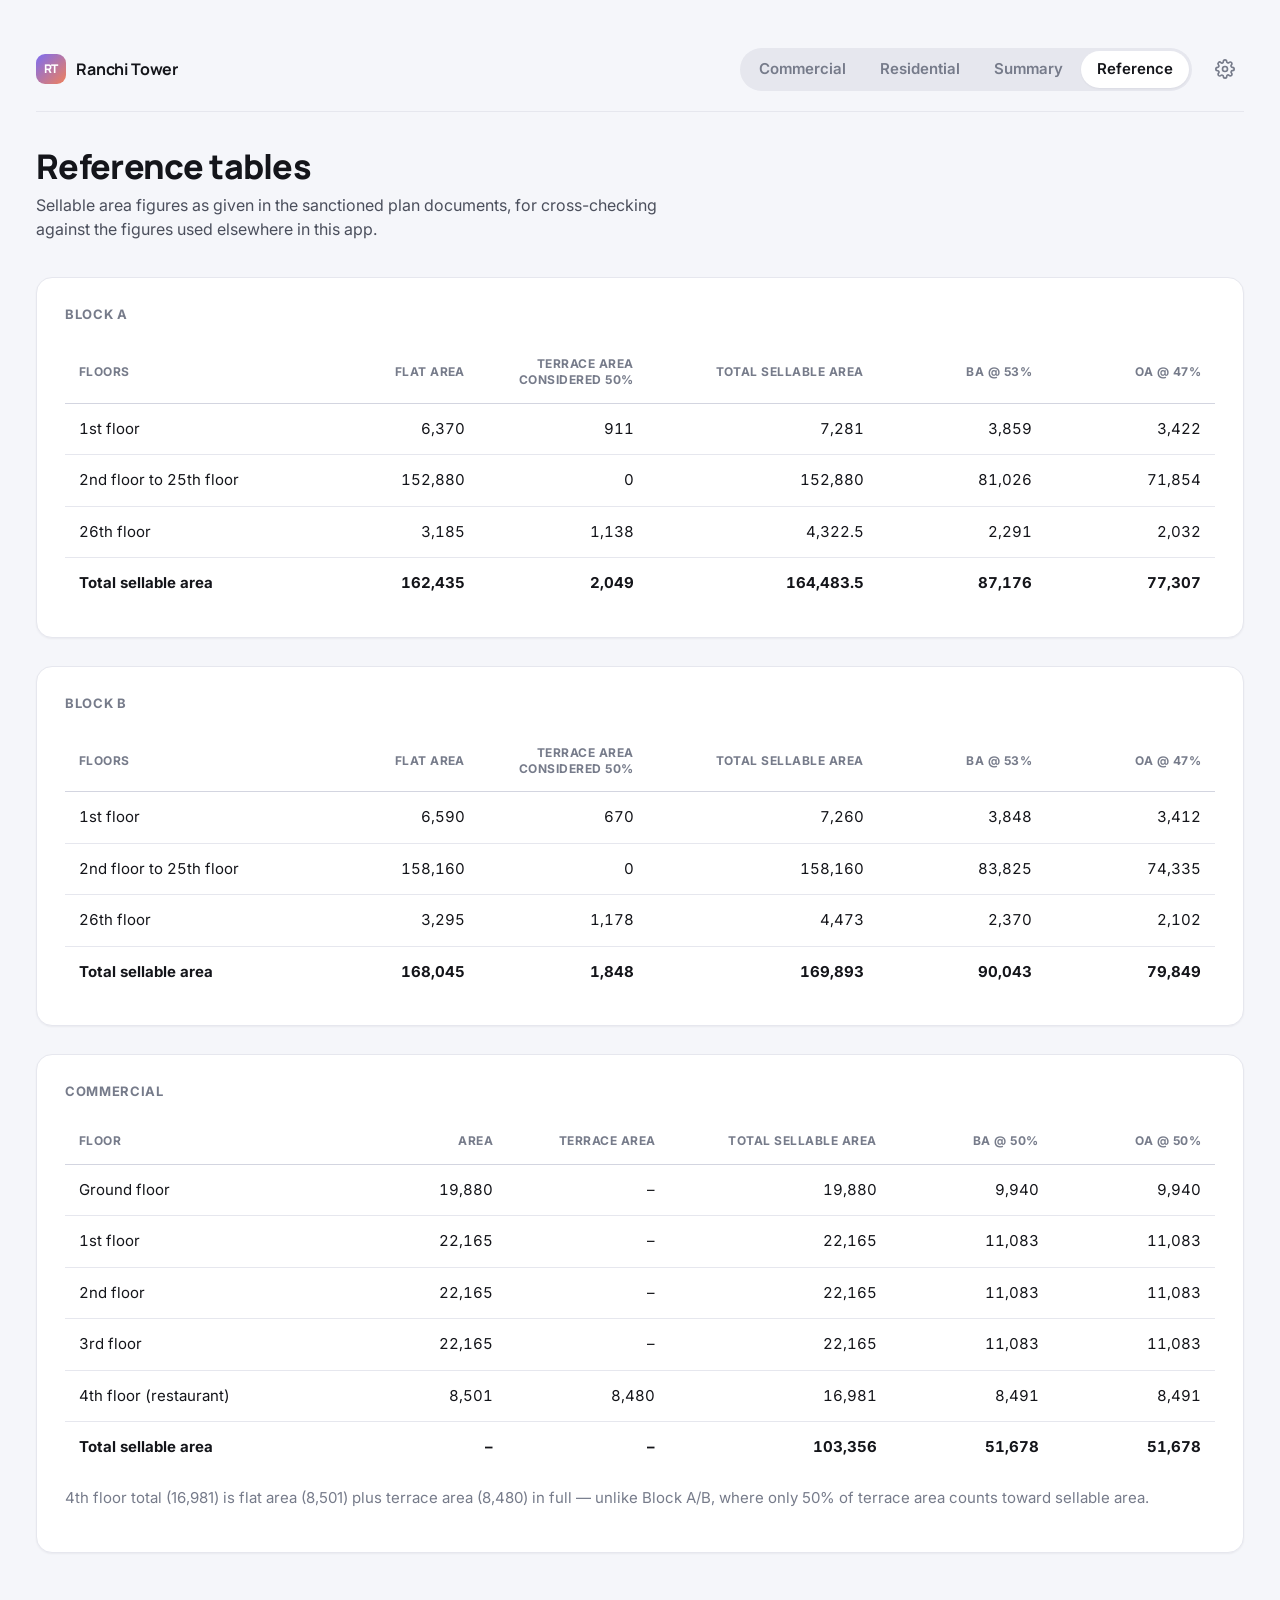
==== reference.html @ 3377eac4 "Add Reference tab, group residential floors by block, simplify unit-table columns, show carpet area " ====
<!DOCTYPE html>
<html lang="en">
<head>
<meta charset="UTF-8">
<meta name="viewport" content="width=device-width, initial-scale=1.0">
<title>Reference</title>
<link rel="preconnect" href="https://fonts.googleapis.com">
<link rel="preconnect" href="https://fonts.gstatic.com" crossorigin>
<link href="https://fonts.googleapis.com/css2?family=Inter:wght@400;500;600;700&family=Manrope:wght@600;700;800&display=swap" rel="stylesheet">
<link rel="stylesheet" href="styles.css">
<script src="shared.js"></script>
</head>
<body>

<div class="topbar">
  <a class="brand" href="index.html">
    <span class="brand-mark">RT</span>
    <span class="brand-name">Ranchi Tower</span>
  </a>
  <div class="topbar-right">
    <nav class="tab-nav" aria-label="Sections">
      <a class="tab-link" href="index.html">Commercial</a>
      <a class="tab-link" href="residential.html">Residential</a>
      <a class="tab-link" href="summary.html">Summary</a>
      <a class="tab-link is-active" href="reference.html">Reference</a>
    </nav>
    <a class="settings-link" href="settings.html" aria-label="Settings">
      <svg viewBox="0 0 24 24" fill="none" stroke="currentColor" stroke-width="2" stroke-linecap="round" stroke-linejoin="round"><circle cx="12" cy="12" r="3"></circle><path d="M19.4 15a1.65 1.65 0 0 0 .33 1.82l.06.06a2 2 0 1 1-2.83 2.83l-.06-.06a1.65 1.65 0 0 0-1.82-.33 1.65 1.65 0 0 0-1 1.51V21a2 2 0 0 1-4 0v-.09A1.65 1.65 0 0 0 9 19.4a1.65 1.65 0 0 0-1.82.33l-.06.06a2 2 0 1 1-2.83-2.83l.06-.06a1.65 1.65 0 0 0 .33-1.82 1.65 1.65 0 0 0-1.51-1H3a2 2 0 0 1 0-4h.09A1.65 1.65 0 0 0 4.6 9a1.65 1.65 0 0 0-.33-1.82l-.06-.06a2 2 0 1 1 2.83-2.83l.06.06a1.65 1.65 0 0 0 1.82.33H9a1.65 1.65 0 0 0 1-1.51V3a2 2 0 0 1 4 0v.09a1.65 1.65 0 0 0 1 1.51 1.65 1.65 0 0 0 1.82-.33l.06-.06a2 2 0 1 1 2.83 2.83l-.06.06a1.65 1.65 0 0 0-.33 1.82V9a1.65 1.65 0 0 0 1.51 1H21a2 2 0 0 1 0 4h-.09a1.65 1.65 0 0 0-1.51 1z"></path></svg>
    </a>
  </div>
</div>

<header class="page-head">
  <h1>Reference tables</h1>
  <p class="page-sub">Sellable area figures as given in the sanctioned plan documents, for cross-checking against the figures used elsewhere in this app.</p>
</header>

<div class="card">
  <h2>Block A</h2>
  <div style="overflow-x: auto;">
    <table class="summary-table" style="min-width: 720px;">
      <colgroup>
        <col style="width:160px;"><col style="width:110px;"><col style="width:110px;"><col style="width:150px;"><col style="width:110px;"><col style="width:110px;">
      </colgroup>
      <thead>
        <tr>
          <th>Floors</th><th>Flat area</th><th>Terrace area considered 50%</th><th>Total sellable area</th><th>BA @ 53%</th><th>OA @ 47%</th>
        </tr>
      </thead>
      <tbody>
        <tr><td>1st floor</td><td>6,370</td><td>911</td><td>7,281</td><td>3,859</td><td>3,422</td></tr>
        <tr><td>2nd floor to 25th floor</td><td>152,880</td><td>0</td><td>152,880</td><td>81,026</td><td>71,854</td></tr>
        <tr><td>26th floor</td><td>3,185</td><td>1,138</td><td>4,322.5</td><td>2,291</td><td>2,032</td></tr>
        <tr><td>Total sellable area</td><td>162,435</td><td>2,049</td><td>164,483.5</td><td>87,176</td><td>77,307</td></tr>
      </tbody>
    </table>
  </div>
</div>

<div class="card">
  <h2>Block B</h2>
  <div style="overflow-x: auto;">
    <table class="summary-table" style="min-width: 720px;">
      <colgroup>
        <col style="width:160px;"><col style="width:110px;"><col style="width:110px;"><col style="width:150px;"><col style="width:110px;"><col style="width:110px;">
      </colgroup>
      <thead>
        <tr>
          <th>Floors</th><th>Flat area</th><th>Terrace area considered 50%</th><th>Total sellable area</th><th>BA @ 53%</th><th>OA @ 47%</th>
        </tr>
      </thead>
      <tbody>
        <tr><td>1st floor</td><td>6,590</td><td>670</td><td>7,260</td><td>3,848</td><td>3,412</td></tr>
        <tr><td>2nd floor to 25th floor</td><td>158,160</td><td>0</td><td>158,160</td><td>83,825</td><td>74,335</td></tr>
        <tr><td>26th floor</td><td>3,295</td><td>1,178</td><td>4,473</td><td>2,370</td><td>2,102</td></tr>
        <tr><td>Total sellable area</td><td>168,045</td><td>1,848</td><td>169,893</td><td>90,043</td><td>79,849</td></tr>
      </tbody>
    </table>
  </div>
</div>

<div class="card">
  <h2>Commercial</h2>
  <div style="overflow-x: auto;">
    <table class="summary-table" style="min-width: 720px;">
      <colgroup>
        <col style="width:190px;"><col style="width:110px;"><col style="width:110px;"><col style="width:150px;"><col style="width:110px;"><col style="width:110px;">
      </colgroup>
      <thead>
        <tr>
          <th>Floor</th><th>Area</th><th>Terrace area</th><th>Total sellable area</th><th>BA @ 50%</th><th>OA @ 50%</th>
        </tr>
      </thead>
      <tbody>
        <tr><td>Ground floor</td><td>19,880</td><td>&ndash;</td><td>19,880</td><td>9,940</td><td>9,940</td></tr>
        <tr><td>1st floor</td><td>22,165</td><td>&ndash;</td><td>22,165</td><td>11,083</td><td>11,083</td></tr>
        <tr><td>2nd floor</td><td>22,165</td><td>&ndash;</td><td>22,165</td><td>11,083</td><td>11,083</td></tr>
        <tr><td>3rd floor</td><td>22,165</td><td>&ndash;</td><td>22,165</td><td>11,083</td><td>11,083</td></tr>
        <tr><td>4th floor (restaurant)</td><td>8,501</td><td>8,480</td><td>16,981</td><td>8,491</td><td>8,491</td></tr>
        <tr><td>Total sellable area</td><td>&ndash;</td><td>&ndash;</td><td>103,356</td><td>51,678</td><td>51,678</td></tr>
      </tbody>
    </table>
  </div>
  <p class="stat-sub" style="margin-top: var(--space-3);">4th floor total (16,981) is flat area (8,501) plus terrace area (8,480) in full — unlike Block A/B, where only 50% of terrace area counts toward sellable area.</p>
</div>

</body>
</html>
---- styles.css ----
/* ============================================================
   Ranchi Tower — shared design system
   Used by index.html (Commercial), residential.html, summary.html
   ============================================================ */

:root {
  /* Party colors — meaningful, not decorative: each maps to a real owner or the builder */
  --p1: #7c6df2; --p1-dark: #4a3dc4; --p1-bg: #efecfe;
  --p2: #23b893; --p2-dark: #0d6b56; --p2-bg: #e2f7f1;
  --p3: #f0805a; --p3-dark: #c14a28; --p3-bg: #fdece5;
  --p4: #e0a72c; --p4-dark: #966b0c; --p4-bg: #fbf0d9;

  /* Neutrals — clean, cool, modern app surface */
  --ink: #14151a;
  --ink-soft: #4b4f5c;
  --muted: #767b8a;
  --line: #e6e7ee;
  --line-strong: #d3d5e0;
  --bg: #f5f6fa;
  --card: #ffffff;

  --danger: #d43737;
  --warn: #c1810e;

  --shadow-sm: 0 1px 2px rgba(20, 21, 30, 0.05);
  --shadow-md: 0 4px 16px -4px rgba(20, 21, 30, 0.10), 0 1px 3px rgba(20, 21, 30, 0.06);

  /* Type */
  --font-display: "Manrope", "Inter", -apple-system, BlinkMacSystemFont, "Segoe UI", Arial, sans-serif;
  --font-sans: "Inter", -apple-system, BlinkMacSystemFont, "Segoe UI", Arial, sans-serif;

  /* Type scale — sized for comfortable reading, not just fitting content in a box */
  --fs-00: 0.75rem;     /* 12px — micro labels */
  --fs-0: 0.8125rem;    /* 13px — narrow table columns */
  --fs-1: 0.9375rem;    /* 15px — table body, buttons (form inputs pinned to 16px separately, below) */
  --fs-2: 1rem;         /* 16px — body copy, default */
  --fs-3: 1.0625rem;    /* 17px — card subheads */
  --fs-4: 1.3125rem;    /* 21px — card section titles */
  --fs-5: 2.125rem;     /* 34px — page title */
  --fs-6: 1.625rem;     /* 26px — big stat numbers */

  --space-1: 4px; --space-2: 8px; --space-3: 14px; --space-4: 20px; --space-5: 28px; --space-6: 36px; --space-7: 48px;
  --radius: 16px;
  --radius-sm: 10px;
}

* { box-sizing: border-box; }
html { -webkit-text-size-adjust: 100%; }
html, body { max-width: 100%; overflow-x: hidden; }

body {
  font-family: var(--font-sans);
  font-size: var(--fs-2);
  line-height: 1.5;
  background: var(--bg);
  color: var(--ink);
  margin: 0;
  padding: var(--space-4);
}

@media (max-width: 540px) {
  body { padding: var(--space-3); }
}

@media (min-width: 760px) {
  body { padding: var(--space-7) var(--space-6); max-width: 1320px; margin: 0 auto; }
}

/* ---- Top bar: brand + section nav (shared across all 3 pages) ---- */
.topbar {
  display: flex; align-items: center; justify-content: space-between; flex-wrap: wrap; gap: var(--space-3);
  padding-bottom: var(--space-4); margin-bottom: var(--space-6); border-bottom: 1px solid var(--line);
}
.brand { display: flex; align-items: center; gap: 10px; text-decoration: none; color: var(--ink); }
.brand-mark {
  width: 30px; height: 30px; border-radius: 9px; flex-shrink: 0;
  background: linear-gradient(135deg, var(--p1), var(--p3));
  color: #fff; display: flex; align-items: center; justify-content: center;
  font-family: var(--font-display); font-weight: 800; font-size: 12px; letter-spacing: -0.02em;
}
.brand-name { font-family: var(--font-display); font-weight: 700; font-size: var(--fs-2); line-height: 1.2; letter-spacing: -0.01em; }

.topbar-right { display: flex; align-items: center; gap: var(--space-3); flex-wrap: wrap; min-width: 0; max-width: 100%; }

/* min-width:0 lets this flex child shrink below its content size instead of forcing the
   page wider; if it still doesn't fit, it scrolls internally rather than overflowing the page. */
.tab-nav {
  display: flex; gap: 2px; background: var(--line); padding: 3px; border-radius: 999px;
  min-width: 0; max-width: 100%; overflow-x: auto; -webkit-overflow-scrolling: touch;
}
.tab-link {
  font-family: var(--font-sans); font-size: var(--fs-1); font-weight: 600; color: var(--muted);
  text-decoration: none; padding: 7px 16px; border-radius: 999px; white-space: nowrap;
  transition: color 0.15s ease, background 0.15s ease, box-shadow 0.15s ease;
}
@media (max-width: 480px) {
  .tab-link { padding: 6px 12px; font-size: var(--fs-0); }
  .brand-name { font-size: var(--fs-1); }
  /* Full-width row: pill nav scrolls internally on the left, settings icon pinned to the right edge. */
  .topbar-right { width: 100%; justify-content: space-between; flex-wrap: nowrap; }
  .tab-nav { flex: 1 1 auto; }
  .settings-link { margin-left: var(--space-2); }
}
.tab-link:hover { color: var(--ink); }
.tab-link.is-active { color: var(--ink); background: #fff; box-shadow: var(--shadow-sm); }

.settings-link {
  display: flex; align-items: center; justify-content: center;
  width: 38px; height: 38px; border-radius: 999px; flex-shrink: 0;
  color: var(--muted); text-decoration: none;
  transition: color 0.15s ease, background 0.15s ease;
}
.settings-link svg { width: 20px; height: 20px; }
.settings-link:hover { color: var(--ink); background: var(--line); }
.settings-link.is-active { color: var(--ink); background: var(--line); }

/* ---- Page header ---- */
.page-head { margin: 0 0 var(--space-6); }
.page-head h1 {
  font-family: var(--font-display); font-weight: 800; font-size: var(--fs-5); line-height: 1.1;
  letter-spacing: -0.02em; color: var(--ink); margin: 0 0 var(--space-2);
}
.page-sub { font-family: var(--font-sans); font-size: var(--fs-2); color: var(--ink-soft); margin: 0; max-width: 640px; }

/* ---- Headings / text ---- */
h2 {
  font-family: var(--font-sans); font-size: var(--fs-0); font-weight: 700; line-height: 1.25;
  text-transform: uppercase; letter-spacing: 0.05em; color: var(--muted);
  margin: 0 0 var(--space-4);
}
h3 { font-family: var(--font-display); font-size: var(--fs-3); font-weight: 700; line-height: 1.2; margin: 0 0 var(--space-2); color: var(--ink); }
.sub { font-family: var(--font-sans); font-size: var(--fs-1); color: var(--muted); margin: 0 0 var(--space-2); }

/* ---- Cards ---- */
.card {
  background: var(--card); border: 1px solid var(--line); border-radius: var(--radius);
  box-shadow: var(--shadow-sm);
  padding: var(--space-5); margin-bottom: var(--space-5);
}

/* ---- Form controls ---- */
label { font-family: var(--font-sans); font-size: var(--fs-0); font-weight: 500; color: var(--muted); display: block; margin-bottom: var(--space-2); }
input[type=text], input[type=number], select {
  width: 100%; padding: 12px var(--space-3); border: 1.5px solid var(--line-strong); border-radius: var(--radius-sm);
  font-size: 16px; /* pinned, not var(--fs-1) — below 16px iOS Safari auto-zooms the page on focus */
  font-family: var(--font-sans); background: #fff; color: var(--ink);
  transition: border-color 0.15s ease, box-shadow 0.15s ease;
  min-height: 44px;
}
input[type=number] { font-variant-numeric: tabular-nums; text-align: right; }
input:hover, select:hover { border-color: var(--muted); }
input:focus-visible, select:focus-visible, button:focus-visible, a:focus-visible, [tabindex]:focus-visible {
  outline: 2px solid var(--p1-dark); outline-offset: 2px;
}
input[type=checkbox] {
  width: 19px; height: 19px; accent-color: var(--p1-dark); cursor: pointer; flex-shrink: 0;
}

.col2 { display: grid; grid-template-columns: repeat(2, minmax(0,1fr)); gap: var(--space-4); }
.col3 { display: grid; grid-template-columns: repeat(3, minmax(0,1fr)); gap: var(--space-4); }
.col4 { display: grid; grid-template-columns: repeat(4, minmax(0,1fr)); gap: var(--space-4); }
.totals-grid { display: grid; grid-template-columns: repeat(4, minmax(0,1fr)); gap: var(--space-4); }
.totals-subgrid { display: grid; grid-template-columns: repeat(4, minmax(0,1fr)); gap: var(--space-4); }
@media (max-width: 640px) {
  .col3, .col4, .totals-grid, .totals-subgrid { grid-template-columns: repeat(2, minmax(0,1fr)); }
}
@media (max-width: 420px) {
  .col4, .totals-grid, .totals-subgrid { grid-template-columns: 1fr; }
}

button, .toggle-btn {
  font-family: var(--font-sans); font-size: var(--fs-1); font-weight: 600; padding: 13px var(--space-4);
  border: 1.5px solid var(--line-strong); border-radius: var(--radius-sm); background: #fff; cursor: pointer; color: var(--ink);
  transition: border-color 0.15s ease, background 0.15s ease, box-shadow 0.15s ease;
  min-height: 46px;
}
.toggle-btn:hover, button:hover { border-color: var(--muted); box-shadow: var(--shadow-sm); }

/* ---- Party chips / legend dots ---- */
.party-chip { display: flex; align-items: center; gap: var(--space-2); font-family: var(--font-sans); font-size: var(--fs-2); font-weight: 600; margin-bottom: var(--space-2); }
.dot { width: 13px; height: 13px; border-radius: 50%; flex-shrink: 0; }
.p1dot { background: var(--p1); } .p2dot { background: var(--p2); } .p3dot { background: var(--p3); } .p4dot { background: var(--p4); }

.stat-value { font-family: var(--font-display); font-variant-numeric: tabular-nums; font-size: var(--fs-6); font-weight: 800; margin: var(--space-2) 0 0; white-space: nowrap; color: var(--ink); letter-spacing: -0.01em; }
.stat-sub { font-family: var(--font-sans); font-size: var(--fs-1); color: var(--muted); }
.over { color: var(--danger) !important; }
.under { color: var(--warn); }

.warn-banner {
  font-family: var(--font-sans); font-size: var(--fs-1); background: var(--p4-bg); color: var(--warn);
  border: 1px solid var(--p4); border-radius: var(--radius); padding: var(--space-4) var(--space-5); margin-bottom: var(--space-5);
}

#storage-note { font-family: var(--font-sans); font-size: var(--fs-0); color: var(--muted); margin-top: var(--space-3); }

/* ---- Collapsible sections ---- */
details summary {
  cursor: pointer; font-family: var(--font-sans); font-size: var(--fs-2); font-weight: 700; color: var(--ink);
  list-style: none; display: flex; align-items: center; justify-content: space-between;
}
details summary::-webkit-details-marker { display: none; }
details summary .chev { transition: transform 0.15s ease; color: var(--muted); }
details[open] summary .chev { transform: rotate(90deg); }

/* ---- Grouped, sticky-header data tables (floor summaries) ---- */
table.summary-table { width: 100%; border-collapse: collapse; font-size: var(--fs-1); table-layout: fixed; }
table.summary-table th {
  font-family: var(--font-sans); text-align: right; font-weight: 700; color: var(--muted); font-size: var(--fs-00);
  text-transform: uppercase; letter-spacing: 0.04em; padding: var(--space-3) var(--space-3);
  border-bottom: 1px solid var(--line-strong); white-space: normal; line-height: 1.35;
}
table.summary-table th:first-child, table.summary-table td:first-child { text-align: left; }
table.summary-table td {
  font-variant-numeric: tabular-nums; text-align: right;
  padding: var(--space-3) var(--space-3); border-bottom: 1px solid var(--line); font-size: var(--fs-1);
  white-space: nowrap;
}
table.summary-table td:first-child { white-space: normal; }
table.summary-table tr:last-child td { border-bottom: none; font-weight: 700; }
table.summary-table th:first-child, table.summary-table td:first-child {
  position: sticky; left: 0; background: var(--card); z-index: 3; min-width: 140px;
  box-shadow: 2px 0 4px -2px rgba(20,21,30,0.08);
}
table.summary-table td.dim { color: var(--muted); font-weight: 400 !important; }
table.summary-table .fs-group-head { font-family: var(--font-sans); font-size: var(--fs-1); font-weight: 700; color: var(--ink); }
table.summary-table .fs-narrow-col { font-size: var(--fs-0); }

/* ---- Floor-count input tables (residential) ---- */
table.unit-table { width: 100%; border-collapse: collapse; font-size: var(--fs-1); table-layout: fixed; }
table.unit-table th {
  font-family: var(--font-sans); text-align: right; font-weight: 700; color: var(--muted); font-size: var(--fs-00);
  text-transform: uppercase; letter-spacing: 0.04em; padding: var(--space-3); border-bottom: 1px solid var(--line-strong);
  white-space: normal; line-height: 1.35; vertical-align: bottom;
}
table.unit-table th:first-child, table.unit-table td:first-child { text-align: left; }
table.unit-table td {
  font-variant-numeric: tabular-nums; text-align: right;
  padding: var(--space-3); border-bottom: 1px solid var(--line); vertical-align: middle; font-size: var(--fs-1);
  white-space: nowrap;
}
table.unit-table td:first-child { white-space: normal; }
table.unit-table td.dim { color: var(--muted); }
table.unit-table tbody tr:last-child td { border-bottom: none; }
table.unit-table th:first-child, table.unit-table td:first-child {
  position: sticky; left: 0; background: var(--card); z-index: 3; min-width: 160px;
  box-shadow: 2px 0 4px -2px rgba(20,21,30,0.08);
}
table.unit-table td input[type=number] { min-width: 68px; }
table.unit-table .flats-hint { font-size: var(--fs-00); color: var(--muted); margin-top: 3px; white-space: nowrap; }
table.unit-table .flats-hint.warn { color: var(--danger); }
.p-head { color: var(--p1-dark); } .p-head.p2 { color: var(--p2-dark); } .p-head.p3 { color: var(--p3-dark); } .p-head.p4 { color: var(--p4-dark); }

/* ---- Commercial floor maps ---- */
.floors-grid { display: grid; grid-template-columns: repeat(auto-fit, minmax(min(480px, 100%), 1fr)); gap: var(--space-5); }
.floor-card { padding: var(--space-4); }
.floor-card h3 { font-family: var(--font-sans); font-size: var(--fs-1); font-weight: 700; margin: 0 0 var(--space-3); color: var(--ink-soft); text-transform: uppercase; letter-spacing: 0.04em; }
.floor-card .legend { font-size: var(--fs-0); gap: var(--space-3); margin-top: var(--space-3); }
.floor-card .floor-total { font-size: var(--fs-2); margin-top: var(--space-2); }
.sticky-header { position: sticky; top: 0; z-index: 20; background: var(--bg); padding-top: var(--space-1); margin-bottom: var(--space-4); }
/* Floor-plan images never shrink below a legible size — on narrow viewports this card
   scrolls horizontally instead, the same pattern used for the wide data tables below. */
.floor-scroll { overflow-x: auto; -webkit-overflow-scrolling: touch; border-radius: var(--radius-sm); }
.floor-wrap { position: relative; width: 100%; min-width: 480px; border-radius: var(--radius-sm); overflow: hidden; border: 1px solid var(--line); }
.floor-wrap img { display: block; width: 100%; height: auto; }
@media (max-width: 540px) {
  /* Trade a little of that legibility floor for fitting the plan on-screen without scrolling —
     tighter card padding + a lower (but still meaningfully bigger-than-original) min-width. */
  .floor-card { padding: var(--space-2); }
  .floor-wrap { min-width: 400px; }
}
.shopbox {
  position: absolute; border: 1.5px solid rgba(0,0,0,0.35); cursor: pointer;
  display: flex; align-items: center; justify-content: center; text-align: center;
  transition: background 0.15s ease;
}
.shopbox .label-wrap { padding: 3px 5px; border-radius: 5px; background: rgba(255,255,255,0.92); line-height: 1.2; text-align: center; }
.shopbox .shop-name { display: block; font-family: var(--font-sans); font-size: 11px; font-weight: 700; }
.shopbox .shop-sqft { display: block; font-size: 9.5px; font-weight: 500; color: #333; }
.shopbox .shop-carpet { display: block; font-size: 8.5px; font-weight: 400; color: #666; }
.shopbox .shop-value { display: block; font-size: 10px; font-weight: 700; color: #111; }
.legend { display: flex; gap: var(--space-3); flex-wrap: wrap; font-size: var(--fs-0); color: var(--muted); margin-top: var(--space-3); }
.legend-item { display: flex; align-items: center; gap: var(--space-1); }
.floor-total { font-size: var(--fs-2); color: var(--ink-soft); margin-top: var(--space-2); font-weight: 700; }
.painter-btn {
  display: flex; align-items: center; gap: var(--space-2); font-family: var(--font-sans); font-size: var(--fs-1); font-weight: 600;
  padding: var(--space-3) var(--space-3); border: 1.5px solid var(--line-strong); border-radius: var(--radius-sm); background: #fff;
  cursor: pointer; color: var(--ink); transition: border-color 0.15s ease, background 0.15s ease, box-shadow 0.15s ease;
}
.painter-btn.active { border-color: var(--active-color, var(--ink)); background: var(--active-bg, #f0f0f0); box-shadow: var(--shadow-sm); }

@media (prefers-reduced-motion: reduce) {
  * { transition: none !important; animation: none !important; }
}
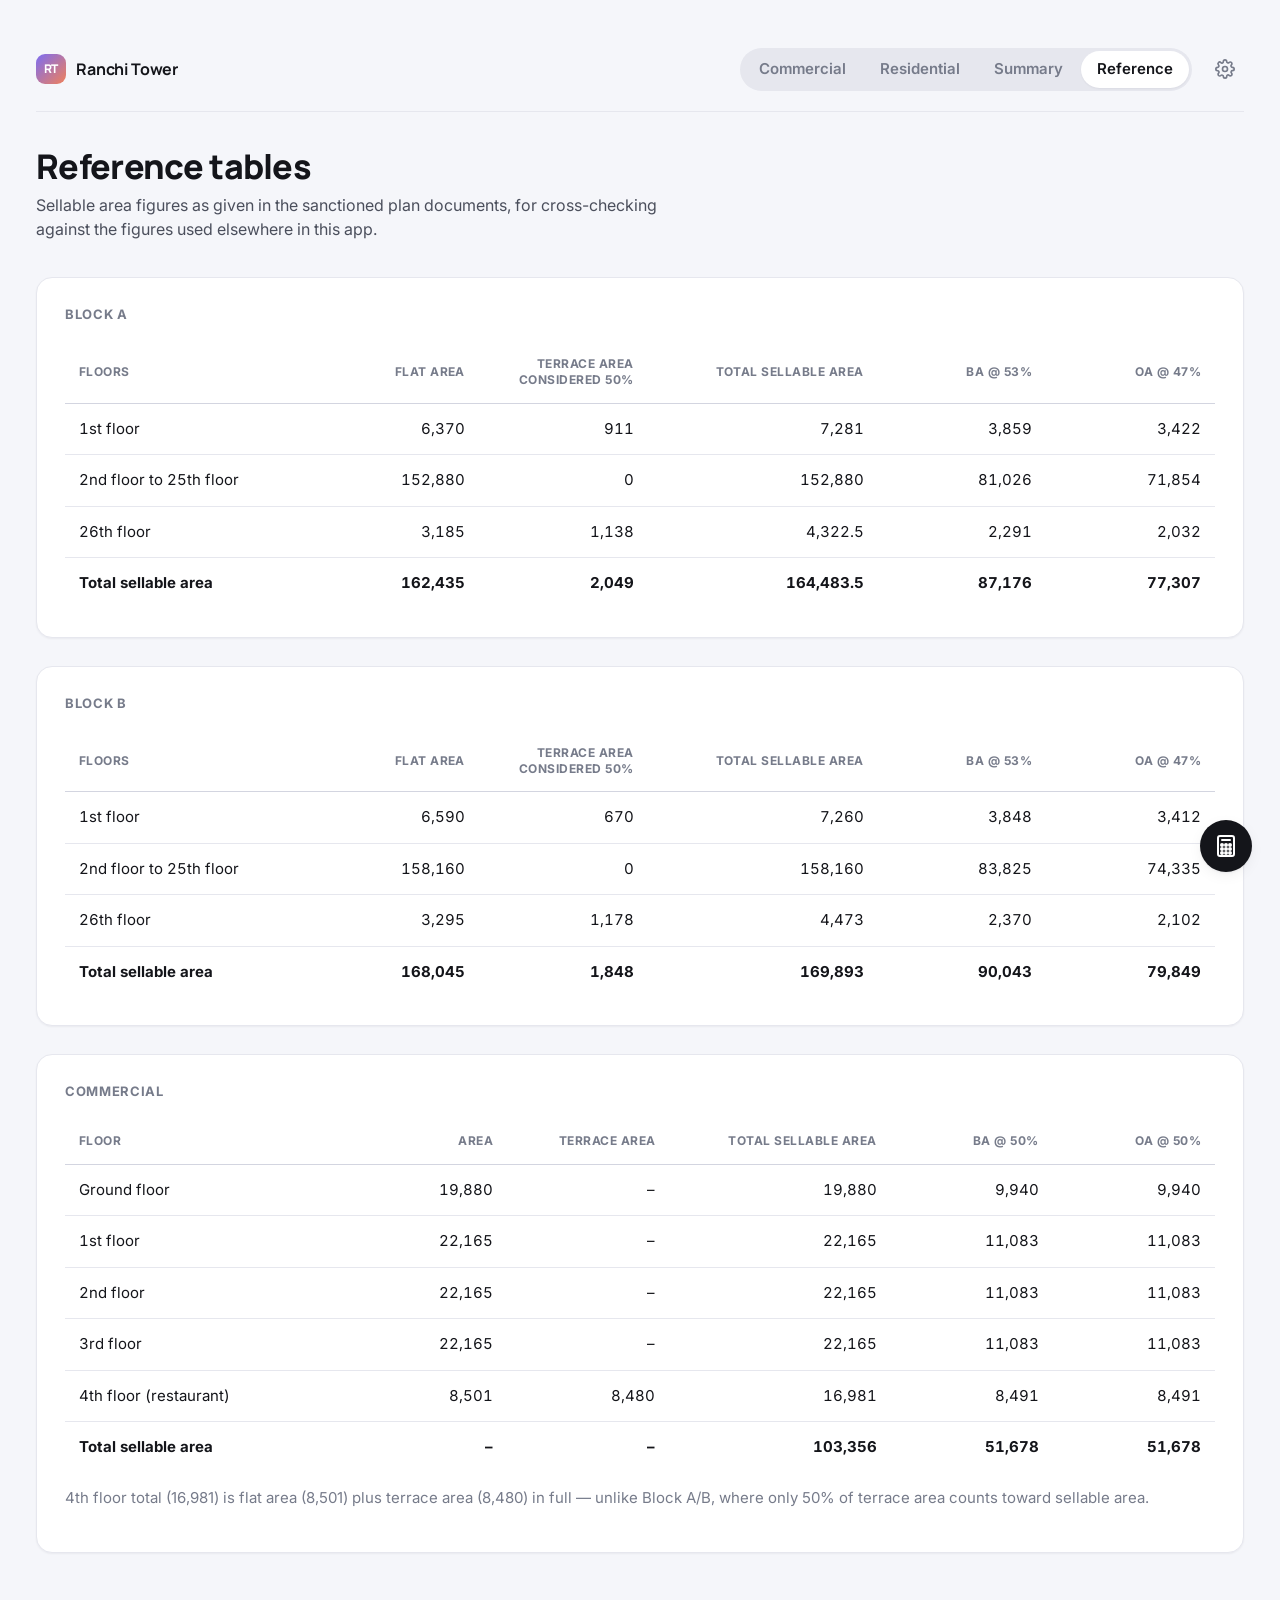
==== commit 572f4bb3: "Add floating mini calculator to every page Self-contained vanilla-JS arithmetic calculator (new calc" ====
--- a/reference.html
+++ b/reference.html
@@ -9,6 +9,7 @@
 <link href="https://fonts.googleapis.com/css2?family=Inter:wght@400;500;600;700&family=Manrope:wght@600;700;800&display=swap" rel="stylesheet">
 <link rel="stylesheet" href="styles.css">
 <script src="shared.js"></script>
+<script src="calculator.js"></script>
 </head>
 <body>
 
--- a/styles.css
+++ b/styles.css
@@ -271,13 +271,13 @@
 .shopbox {
   position: absolute; border: 1.5px solid rgba(0,0,0,0.35); cursor: pointer;
   display: flex; align-items: center; justify-content: center; text-align: center;
-  transition: background 0.15s ease;
-}
-.shopbox .label-wrap { padding: 3px 5px; border-radius: 5px; background: rgba(255,255,255,0.92); line-height: 1.2; text-align: center; }
-.shopbox .shop-name { display: block; font-family: var(--font-sans); font-size: 11px; font-weight: 700; }
-.shopbox .shop-sqft { display: block; font-size: 9.5px; font-weight: 500; color: #333; }
-.shopbox .shop-carpet { display: block; font-size: 8.5px; font-weight: 400; color: #666; }
-.shopbox .shop-value { display: block; font-size: 10px; font-weight: 700; color: #111; }
+  transition: background 0.15s ease, border-color 0.15s ease;
+}
+.shopbox .label-wrap { padding: 2px 4px; border-radius: 4px; background: rgba(255,255,255,0.82); line-height: 1.15; text-align: center; }
+.shopbox .shop-name { display: block; font-family: var(--font-sans); font-size: 9px; font-weight: 700; }
+.shopbox .shop-sqft { display: block; font-size: 7.5px; font-weight: 500; color: #333; }
+.shopbox .shop-carpet { display: block; font-size: 6.5px; font-weight: 400; color: #666; }
+.shopbox .shop-value { display: block; font-size: 8px; font-weight: 700; color: #111; }
 .legend { display: flex; gap: var(--space-3); flex-wrap: wrap; font-size: var(--fs-0); color: var(--muted); margin-top: var(--space-3); }
 .legend-item { display: flex; align-items: center; gap: var(--space-1); }
 .floor-total { font-size: var(--fs-2); color: var(--ink-soft); margin-top: var(--space-2); font-weight: 700; }
@@ -288,6 +288,49 @@
 }
 .painter-btn.active { border-color: var(--active-color, var(--ink)); background: var(--active-bg, #f0f0f0); box-shadow: var(--shadow-sm); }
 
+/* ---- Mini calculator (floating, all pages) ---- */
+.mini-calc-wrap { position: fixed; right: var(--space-5); bottom: var(--space-5); z-index: 200; }
+.mini-calc-toggle {
+  width: 52px; height: 52px; padding: 0; border: none; border-radius: 999px; cursor: pointer;
+  background: var(--ink); color: #fff; display: flex; align-items: center; justify-content: center;
+  box-shadow: var(--shadow-md); min-height: 0; transition: transform 0.15s ease, background 0.15s ease;
+}
+.mini-calc-toggle:hover { background: var(--ink-soft); box-shadow: var(--shadow-md); transform: translateY(-1px); }
+.mini-calc-toggle svg { width: 24px; height: 24px; }
+.mini-calc-panel {
+  position: absolute; right: 0; bottom: 64px; width: 240px;
+  background: var(--card); border: 1px solid var(--line); border-radius: var(--radius);
+  box-shadow: var(--shadow-md); padding: var(--space-3);
+}
+.mini-calc-head {
+  display: flex; align-items: center; justify-content: space-between;
+  font-family: var(--font-sans); font-size: var(--fs-0); font-weight: 700; color: var(--muted);
+  text-transform: uppercase; letter-spacing: 0.05em; margin-bottom: var(--space-2);
+}
+.mini-calc-close {
+  background: none; border: none; padding: 0; min-height: 0;
+  font-size: 18px; line-height: 1; color: var(--muted); cursor: pointer;
+}
+.mini-calc-close:hover { color: var(--ink); box-shadow: none; }
+.mini-calc-display {
+  font-family: var(--font-display); font-size: 1.5rem; font-weight: 700; text-align: right;
+  background: var(--bg); border: 1px solid var(--line); border-radius: var(--radius-sm);
+  padding: var(--space-2) var(--space-3); margin-bottom: var(--space-2);
+  overflow-x: auto; white-space: nowrap; font-variant-numeric: tabular-nums;
+}
+.mini-calc-grid { display: grid; grid-template-columns: repeat(4, 1fr); gap: 6px; }
+.mini-calc-grid button {
+  min-height: 38px; padding: 8px; font-size: var(--fs-1); font-weight: 600;
+  border: 1px solid var(--line-strong); border-radius: 8px; background: #fff; color: var(--ink); cursor: pointer;
+}
+.mini-calc-grid button:hover { border-color: var(--muted); box-shadow: var(--shadow-sm); }
+.mini-calc-grid button[data-op], .mini-calc-grid .mini-calc-eq { background: var(--p1-bg); color: var(--p1-dark); border-color: var(--p1); }
+.mini-calc-grid .mini-calc-zero { grid-column: span 2; }
+@media (max-width: 480px) {
+  .mini-calc-wrap { right: var(--space-3); bottom: var(--space-3); }
+  .mini-calc-panel { width: min(240px, calc(100vw - 24px)); }
+}
+
 @media (prefers-reduced-motion: reduce) {
   * { transition: none !important; animation: none !important; }
 }
